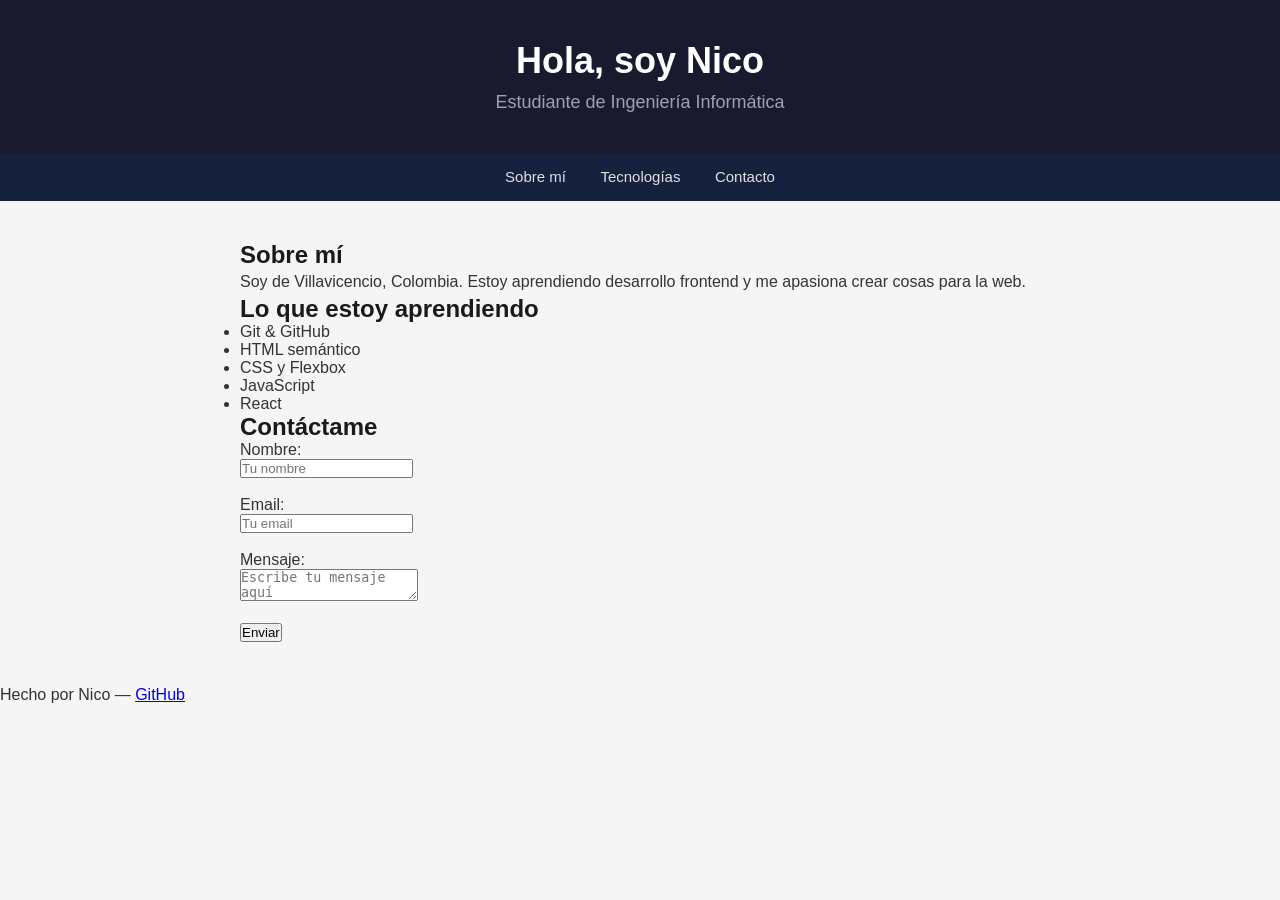
==== index.html @ f4ad13a1 "agrego estilos base, header y nav" ====
<!DOCTYPE html>
<html lang="es">
  <head>
    <meta charset="UTF-8">
    <meta name="Description" content="Página personal de Nico, estudiante de ingeniería informática aprendiendo frontend">
    <title>Nico - Desarrollador Frontend</title>
    <link rel="stylesheet" href="styles.css">
  </head>
  <body>

    <header>
      <h1>Hola, soy Nico</h1>
      <h2>Estudiante de Ingeniería Informática</h2>
    </header>

    <nav>
      <a href="#sobre-mi">Sobre mí</a>
      <a href="#tecnologias">Tecnologías</a>
      <a href="#contacto">Contacto</a>
    </nav>

    <main>

      <section id="sobre-mi">
        <h2>Sobre mí</h2>
        <p>Soy de Villavicencio, Colombia. Estoy aprendiendo 
        desarrollo frontend y me apasiona crear cosas para la web.</p>
      </section>

      <section id="tecnologias">
        <h2>Lo que estoy aprendiendo</h2>
        <ul>
          <li>Git & GitHub</li>
          <li>HTML semántico</li>
          <li>CSS y Flexbox</li>
          <li>JavaScript</li>
          <li>React</li>
        </ul>
      </section>

      <section id="contacto">
        <h2>Contáctame</h2>
        <form aria-label="Formulario de contacto">
          <label for="nombre">Nombre:</label><br>
          <input type="text" id="nombre" placeholder="Tu nombre"><br><br>
          <label for="email">Email:</label><br>
          <input type="email" id="email" placeholder="Tu email"><br><br>
          <label for="mensaje">Mensaje:</label><br>
          <textarea id="mensaje" placeholder="Escribe tu mensaje aquí"></textarea><br><br>
          <button type="submit">Enviar</button>
        </form>
      </section>

    </main>

    <footer>
      <p>Hecho por Nico — <a href="https://github.com/nicotapix">GitHub</a></p>
    </footer>

  </body>
</html>
---- styles.css ----
* {
  margin: 0;
  padding: 0;
  box-sizing: border-box;
}

body {
  font-family: Arial, sans-serif;
  font-size: 16px;
  color: #333333;
  background-color: #f5f5f5;
}

h1 {
  font-size: 36px;
  color: #1a1a1a;
}

h2 {
  font-size: 24px;
  color: #1a1a1a;
}

h3 {
  font-size: 20px;
  color: #1a1a1a;
}

p {
  line-height: 1.6;
}

header  {
    background-color: #1a1a2e;
    color: #ffffff;
    padding: 40px 20px;
    text-align: center;
}

header h1 {
    color: #ffffff;
    margin-bottom: 10px;
}

header h2 {
    color: #a0a0b0;
    font-size: 18px;
    font-weight: 400;
}

nav {
    background-color: #16213e;
    padding: 15px 20px;
    text-align: center;
}

nav a {
    color: #e0e0e0;
    text-decoration: none;
    margin: 0 15px;
    font-size: 15px;
}

main {
    max-width: 800px;
    margin: 40px auto;
    padding: o 20px;
}
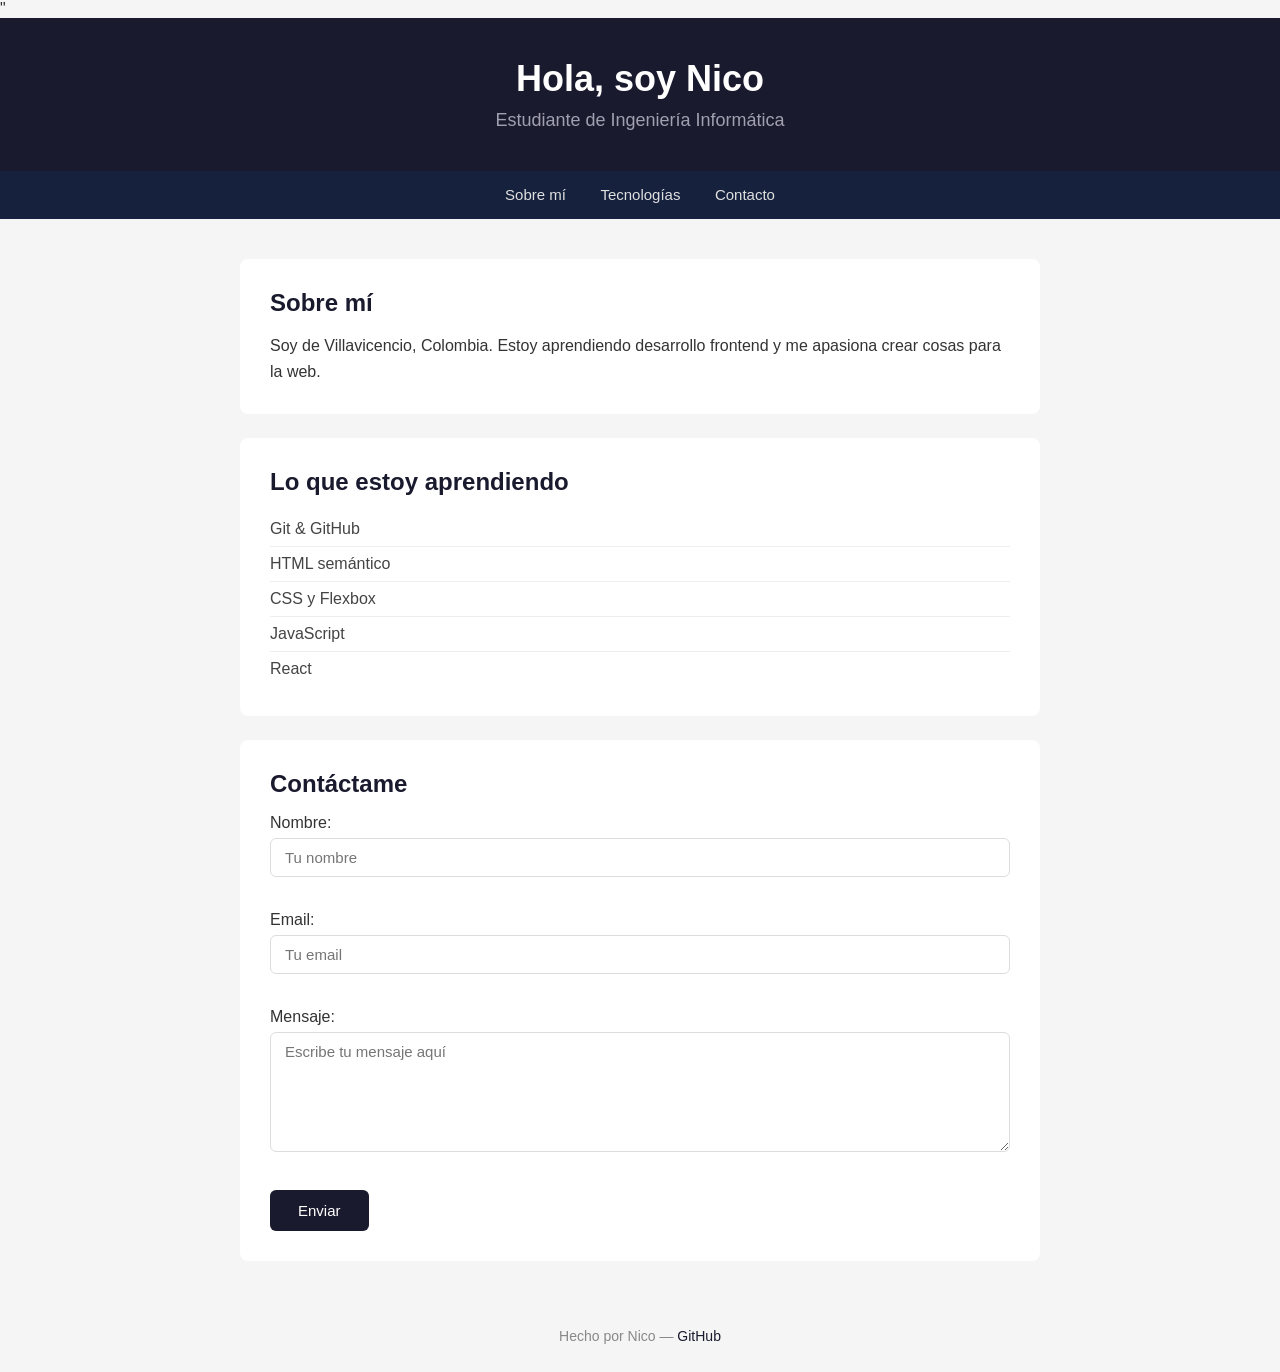
==== commit 46a05077: "agrego estilos a secciones, lista y formulario" ====
--- a/index.html
+++ b/index.html
@@ -4,6 +4,7 @@
     <meta charset="UTF-8">
     <meta name="Description" content="Página personal de Nico, estudiante de ingeniería informática aprendiendo frontend">
     <title>Nico - Desarrollador Frontend</title>
+    <link href="https//fonts.googleapis.com/css2?family=Inter:wght@400;500;700&display=swap" rel="stylesheet">"
     <link rel="stylesheet" href="styles.css">
   </head>
   <body>
--- a/styles.css
+++ b/styles.css
@@ -5,7 +5,7 @@
 }
 
 body {
-  font-family: Arial, sans-serif;
+  font-family: 'Inter', Arial, sans-serif;
   font-size: 16px;
   color: #333333;
   background-color: #f5f5f5;
@@ -66,3 +66,69 @@
     margin: 40px auto;
     padding: o 20px;
 }
+
+section {
+  background-color: #ffffff;
+  border-radius: 8px;
+  padding: 30px;
+  margin-bottom: 24px;
+}
+
+section h2 {
+  margin-bottom: 16px;
+  color: #1a1a2e;
+}
+
+ul {
+  list-style: none;
+  padding: 0;
+}
+
+ul li {
+  padding: 8px 0;
+  border-bottom: 1px solid #eeeeee;
+  color: #444444;
+}
+
+ul li:last-child {
+  border-bottom: none;
+}
+
+input, textarea {
+  width: 100%;
+  padding: 10px 14px;
+  margin-top: 6px;
+  margin-bottom: 16px;
+  border: 1px solid #dddddd;
+  border-radius: 6px;
+  font-family: 'Inter', Arial, sans-serif;
+  font-size: 15px;
+  color: #333333;
+}
+
+textarea {
+  height: 120px;
+  resize: vertical;
+}
+
+button {
+  background-color: #1a1a2e;
+  color: #ffffff;
+  border: none;
+  padding: 12px 28px;
+  border-radius: 6px;
+  font-size: 15px;
+  cursor: pointer;
+}
+
+footer {
+  text-align: center;
+  padding: 24px;
+  color: #888888;
+  font-size: 14px;
+}
+
+footer a {
+  color: #1a1a2e;
+  text-decoration: none;
+}
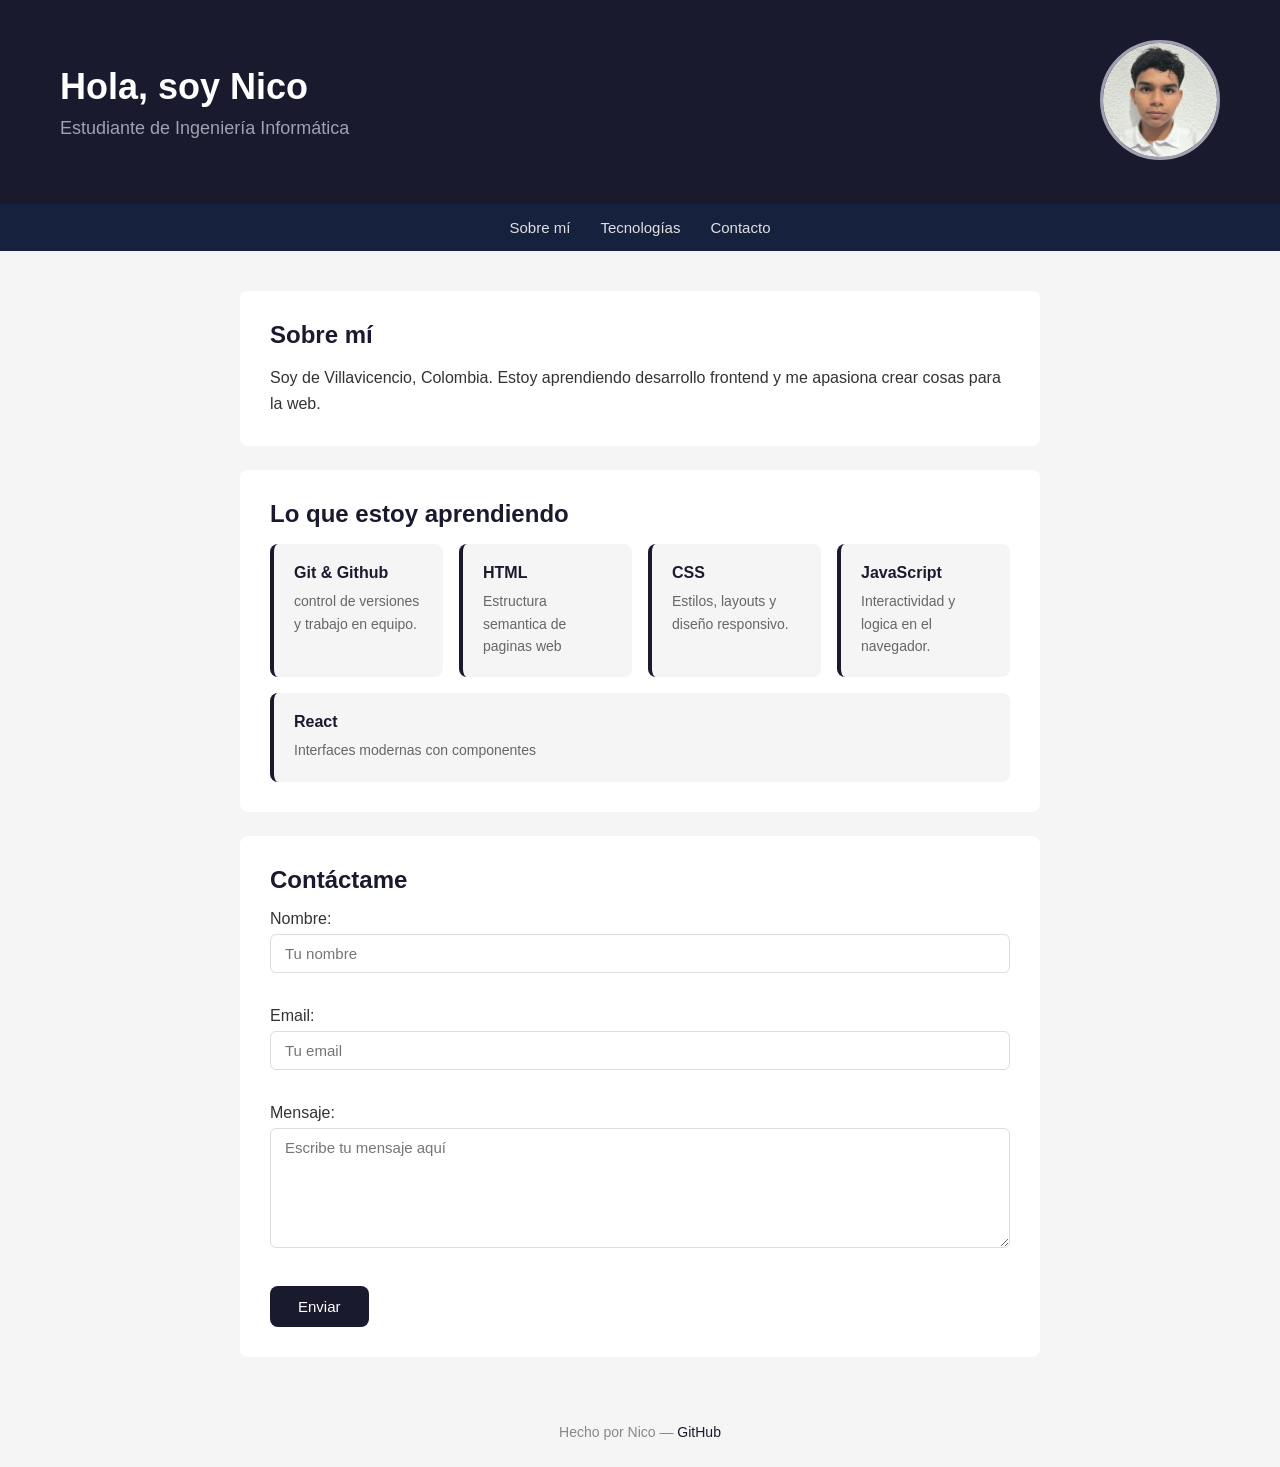
==== commit 5dd55f63: "agrego cards con flexbox" ====
--- a/index.html
+++ b/index.html
@@ -3,15 +3,19 @@
   <head>
     <meta charset="UTF-8">
     <meta name="Description" content="Página personal de Nico, estudiante de ingeniería informática aprendiendo frontend">
-    <title>Nico - Desarrollador Frontend</title>
-    <link href="https//fonts.googleapis.com/css2?family=Inter:wght@400;500;700&display=swap" rel="stylesheet">"
+    <title>Nico - Portafolio</title>
+    <link href="https//fonts.googleapis.com/css2?family=Inter:wght@400;500;700&display=swap" rel="stylesheet">
     <link rel="stylesheet" href="styles.css">
   </head>
   <body>
-
     <header>
+    <div class="header.texto">
       <h1>Hola, soy Nico</h1>
       <h2>Estudiante de Ingeniería Informática</h2>
+      </div>
+      <div class="header-imagen">
+        <img src = "imagenes/Nico.jpg" alt="Foto de perfil de Nicx">
+      </div>
     </header>
 
     <nav>
@@ -27,16 +31,30 @@
         <p>Soy de Villavicencio, Colombia. Estoy aprendiendo 
         desarrollo frontend y me apasiona crear cosas para la web.</p>
       </section>
-
       <section id="tecnologias">
         <h2>Lo que estoy aprendiendo</h2>
-        <ul>
-          <li>Git & GitHub</li>
-          <li>HTML semántico</li>
-          <li>CSS y Flexbox</li>
-          <li>JavaScript</li>
-          <li>React</li>
-        </ul>
+        <div class="cards-container">
+        <div class="card">
+          <h3>Git & Github</h3>
+          <p>control de versiones y trabajo en equipo.</p>
+        </div>
+        <div class="card">
+        <h3>HTML</h3>
+        <p>Estructura semantica de paginas web</p>  
+        </div>
+        <div class="card">
+          <h3>CSS</h3>
+          <p>Estilos, layouts y diseño responsivo.</p>
+        </div>
+        <div class="card">
+          <h3>JavaScript</h3>
+          <p>Interactividad y logica en el navegador.</p>
+        </div>
+        <div class="card">
+          <h3>React</h3>
+          <p>Interfaces modernas con componentes</p>
+          </div>
+        </div>
       </section>
 
       <section id="contacto">
--- a/styles.css
+++ b/styles.css
@@ -1,7 +1,25 @@
+:root {
+  --color-primary: #1a1a2e;
+  --color-secondary: #16213e;
+  --color-accent: #0f3460;
+  --color-background: #f5f5f5;
+  --color-white: #ffffff;
+  --color-text: #333333;
+  --color-text-muted: #888888;
+  --color-border: #dddddd;
+  --font-main: 'Inter', Arial, sans-serif;
+  --border-radius: 8px;
+}
+
 * {
   margin: 0;
   padding: 0;
   box-sizing: border-box;
+}
+
+html, body {
+  margin: 0;
+  padding: 0;
 }
 
 body {
@@ -31,14 +49,17 @@
 }
 
 header  {
-    background-color: #1a1a2e;
-    color: #ffffff;
-    padding: 40px 20px;
-    text-align: center;
+    background-color: var(--color-primary);
+    color: var(--color-white);
+    padding: 40px 60px;
+    display: flex;
+    flex-direction: row;
+    justify-content: space-between;
+    align-items: center;
 }
 
 header h1 {
-    color: #ffffff;
+    color: var(--color-white);
     margin-bottom: 10px;
 }
 
@@ -48,16 +69,28 @@
     font-weight: 400;
 }
 
+.header-imagen img {
+  width: 120px;
+  height: 120px;
+  border-radius: 50%;
+  border: 3px solid #a0a0b0;
+  object-fit: cover;
+}
+
 nav {
-    background-color: #16213e;
+    background-color: var(--color-secondary);
     padding: 15px 20px;
-    text-align: center;
+    position: sticky;
+    top: 0;
+    z-index: 100;
+    display: flex;
+    justify-content: center;
+    gap: 30px;
 }
 
 nav a {
     color: #e0e0e0;
     text-decoration: none;
-    margin: 0 15px;
     font-size: 15px;
 }
 
@@ -112,11 +145,11 @@
 }
 
 button {
-  background-color: #1a1a2e;
-  color: #ffffff;
+  background-color:var(--color-primary);
+  color: var(--color-white);
   border: none;
   padding: 12px 28px;
-  border-radius: 6px;
+  border-radius: var(--border-radius);
   font-size: 15px;
   cursor: pointer;
 }
@@ -131,4 +164,48 @@
 footer a {
   color: #1a1a2e;
   text-decoration: none;
+}
+
+nav a:hover{
+  color: #ffffff;
+  border-bottom: 2px solid #ffffff;
+  padding-bottom: 4px;
+  transition: all 0.3s ease;
+}
+
+button:hover {
+  background-color: var(--color-accent);
+  transition: background-color 0.3s ease;
+  transform: translate(-2px);
+}
+
+footer a:hover{
+  color: #0f3460;
+  transition: color 0.3s ease;
+}
+
+.cards-container {
+  display: flex;
+  flex-wrap: wrap;
+  gap: 16px;
+  margin-top: 16px;
+}
+
+.card {
+  background-color: var(--color-background);
+  border-radius: var(--border-radius);
+  padding: 20px;
+  flex: 1 1 150px;
+  border-left: 4px solid var(--color-primary);
+}
+
+.card h3 {
+  margin-bottom: 8px;
+  color: var(--color-primary);
+  font-size: 16px;
+}
+
+.card p {
+  font-size: 14px;
+  color: #666666;
 }
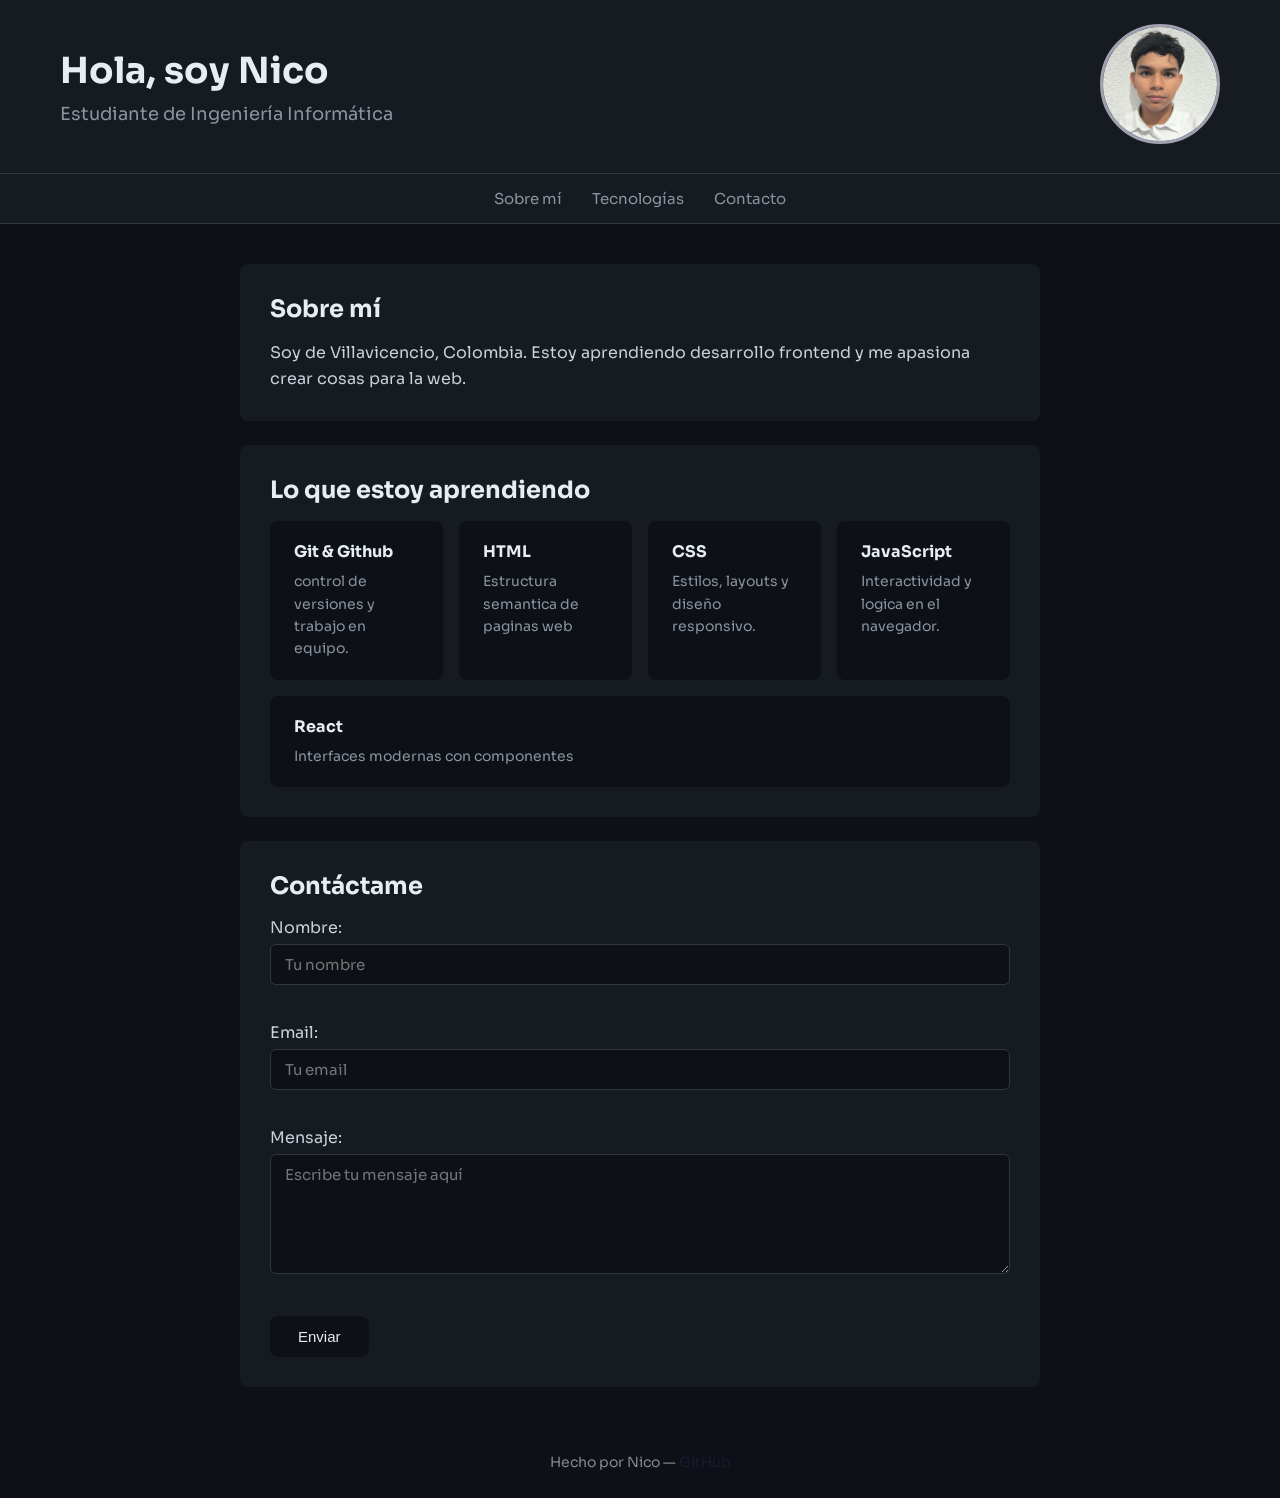
==== commit 56008194: "cambios de diseño en la pagina" ====
--- a/index.html
+++ b/index.html
@@ -4,7 +4,7 @@
     <meta charset="UTF-8">
     <meta name="Description" content="Página personal de Nico, estudiante de ingeniería informática aprendiendo frontend">
     <title>Nico - Portafolio</title>
-    <link href="https//fonts.googleapis.com/css2?family=Inter:wght@400;500;700&display=swap" rel="stylesheet">
+    <link href="https://fonts.googleapis.com/css2?family=Sora:wght@300;400;500;600&display=swap" rel="stylesheet">
     <link rel="stylesheet" href="styles.css">
   </head>
   <body>
--- a/styles.css
+++ b/styles.css
@@ -1,13 +1,15 @@
 :root {
-  --color-primary: #1a1a2e;
-  --color-secondary: #16213e;
-  --color-accent: #0f3460;
-  --color-background: #f5f5f5;
-  --color-white: #ffffff;
-  --color-text: #333333;
-  --color-text-muted: #888888;
-  --color-border: #dddddd;
-  --font-main: 'Inter', Arial, sans-serif;
+  --color-primary: #0d1117;
+  --color-secondary: #161b22;
+  --color-accent: #7c3aed;
+  --color-accent-hover: #6d28d9;
+  --color-background: #0d1117;
+  --color-card: #161b22;
+  --color-white: #e6edf3;
+  --color-text: #c9d1d9;
+  --color-text-muted: #8b949e;
+  --color-border: #30363d;
+  --font-main: 'Sora', sans-serif;
   --border-radius: 8px;
 }
 
@@ -23,10 +25,10 @@
 }
 
 body {
-  font-family: 'Inter', Arial, sans-serif;
+  font-family: var(--font-main);
   font-size: 16px;
-  color: #333333;
-  background-color: #f5f5f5;
+  color: var(--color-text);
+  background-color: var(--color-background);
 }
 
 h1 {
@@ -49,13 +51,14 @@
 }
 
 header  {
-    background-color: var(--color-primary);
+    background-color: #161b22;
     color: var(--color-white);
-    padding: 40px 60px;
+    padding: 24px 60px;
     display: flex;
     flex-direction: row;
     justify-content: space-between;
     align-items: center;
+    border-bottom: 1px solid var(--color-border);
 }
 
 header h1 {
@@ -64,7 +67,7 @@
 }
 
 header h2 {
-    color: #a0a0b0;
+    color: var(--color-text-muted);
     font-size: 18px;
     font-weight: 400;
 }
@@ -78,7 +81,7 @@
 }
 
 nav {
-    background-color: var(--color-secondary);
+    background-color: #161b22;
     padding: 15px 20px;
     position: sticky;
     top: 0;
@@ -86,12 +89,14 @@
     display: flex;
     justify-content: center;
     gap: 30px;
+    border-bottom: 1px solid var(--color-border);
 }
 
 nav a {
-    color: #e0e0e0;
+    color: var(--color-text-muted);
     text-decoration: none;
     font-size: 15px;
+    transition: color 0.3s ease;
 }
 
 main {
@@ -101,15 +106,15 @@
 }
 
 section {
-  background-color: #ffffff;
-  border-radius: 8px;
+  background-color: var(--color-card);
+  border-radius: var(--border-radius);
   padding: 30px;
   margin-bottom: 24px;
 }
 
 section h2 {
   margin-bottom: 16px;
-  color: #1a1a2e;
+  color: var(--color-white);
 }
 
 ul {
@@ -132,13 +137,22 @@
   padding: 10px 14px;
   margin-top: 6px;
   margin-bottom: 16px;
-  border: 1px solid #dddddd;
+  border: 1px solid var(--color-border);
   border-radius: 6px;
-  font-family: 'Inter', Arial, sans-serif;
+  font-family: var(--font-main);
   font-size: 15px;
-  color: #333333;
-}
-
+  color: var(--color-text);
+  background-color: #0d1117;
+}
+
+input:: ::placeholder, textarea::placeholder {
+  color: var(--color-text-muted);
+}
+
+input:focus, textarea:focus {
+  outline: none;
+  border-color: var(--color-accent);
+}
 textarea {
   height: 120px;
   resize: vertical;
@@ -167,10 +181,7 @@
 }
 
 nav a:hover{
-  color: #ffffff;
-  border-bottom: 2px solid #ffffff;
-  padding-bottom: 4px;
-  transition: all 0.3s ease;
+  transform: translate(-4px);
 }
 
 button:hover {
@@ -201,11 +212,15 @@
 
 .card h3 {
   margin-bottom: 8px;
-  color: var(--color-primary);
+  color: var(--color-white);
   font-size: 16px;
 }
 
 .card p {
   font-size: 14px;
-  color: #666666;
+  color: var(--color-text-muted);
+}
+
+html {
+  scroll-padding-top: 70px;
 }
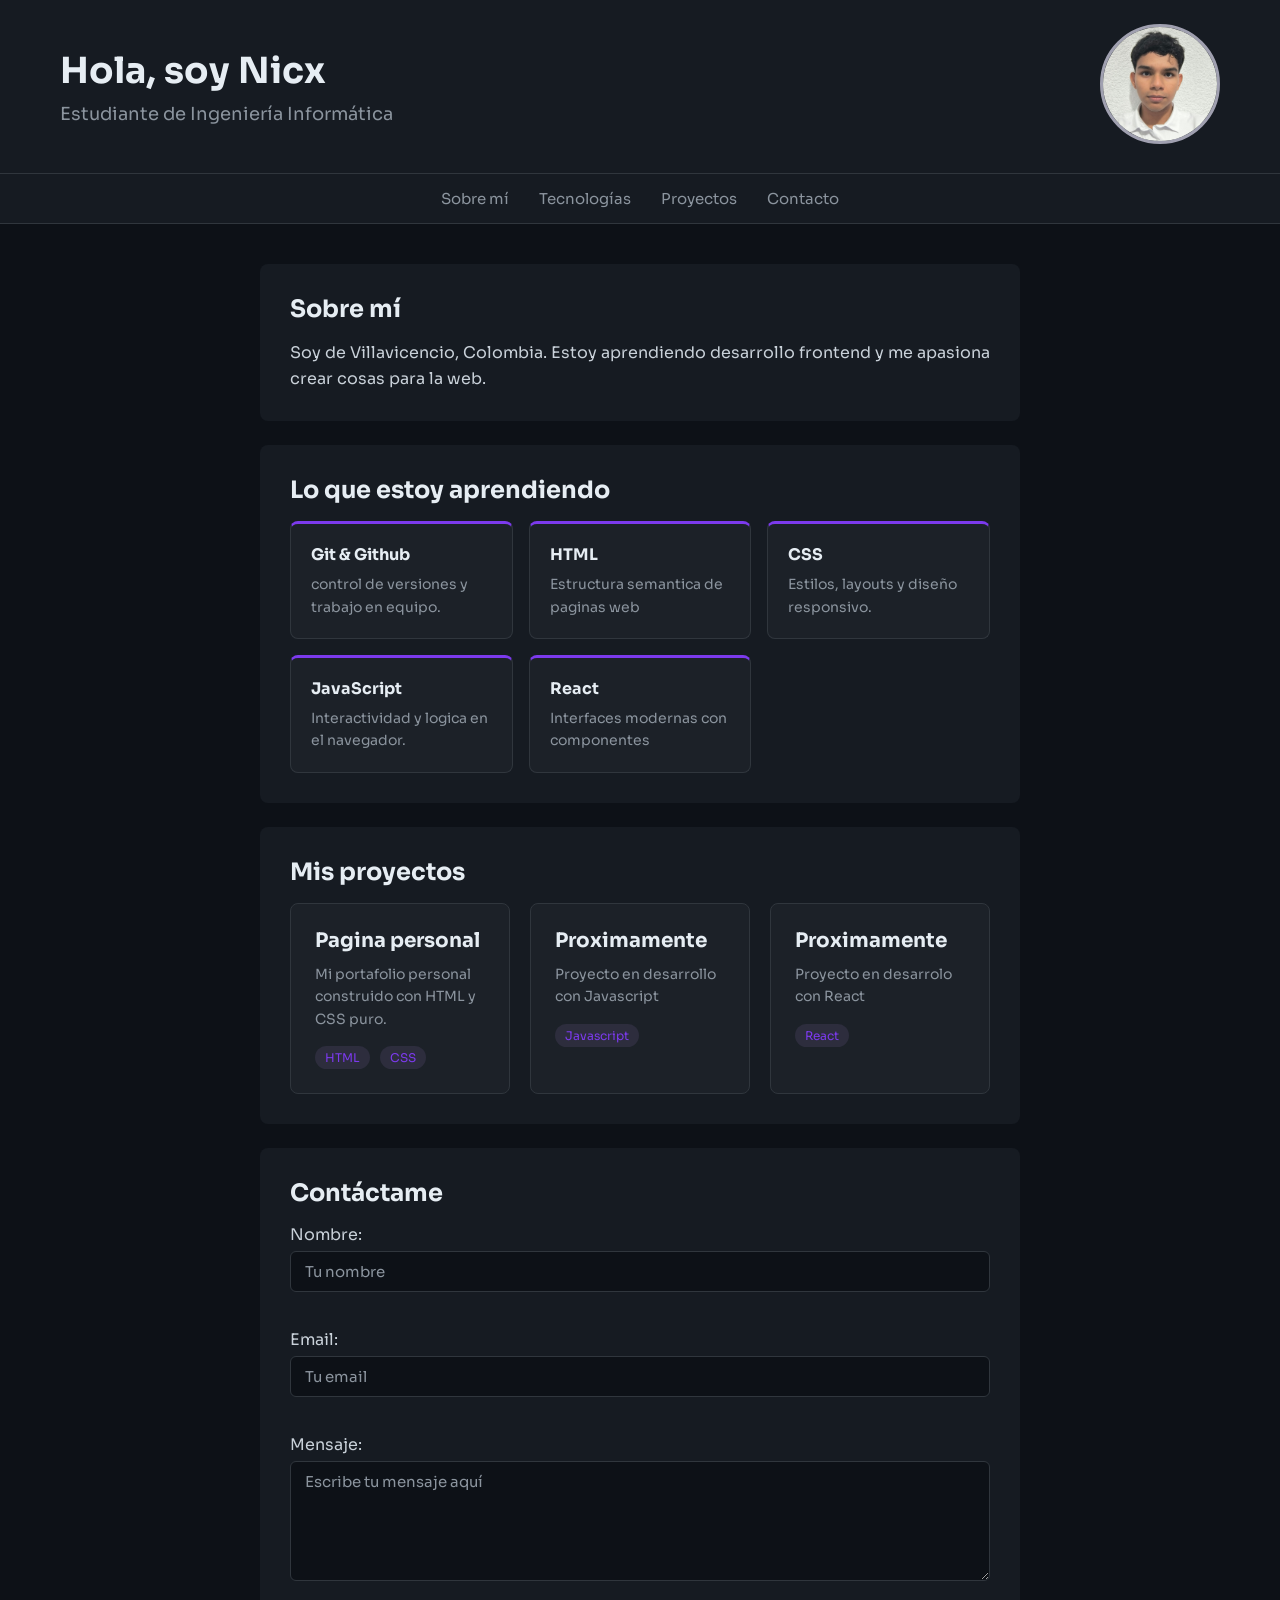
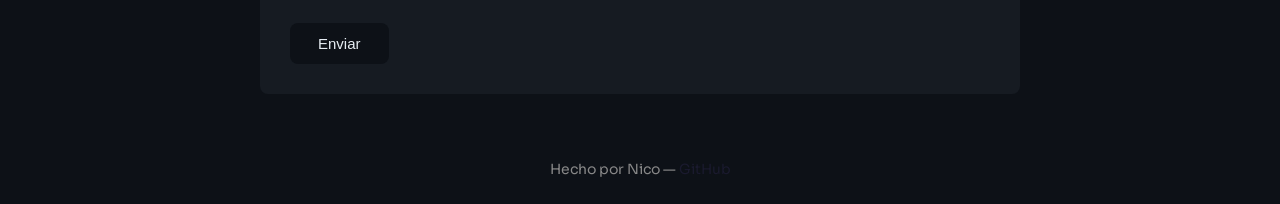
==== commit 68e06e30: "cambio cards de tecnologias a CSS grid" ====
--- a/index.html
+++ b/index.html
@@ -4,13 +4,14 @@
     <meta charset="UTF-8">
     <meta name="Description" content="Página personal de Nico, estudiante de ingeniería informática aprendiendo frontend">
     <title>Nico - Portafolio</title>
+    <link rel="icon" type="image.png" href = "imagenes/Icon.png">
     <link href="https://fonts.googleapis.com/css2?family=Sora:wght@300;400;500;600&display=swap" rel="stylesheet">
     <link rel="stylesheet" href="styles.css">
   </head>
   <body>
     <header>
     <div class="header.texto">
-      <h1>Hola, soy Nico</h1>
+      <h1>Hola, soy Nicx</h1>
       <h2>Estudiante de Ingeniería Informática</h2>
       </div>
       <div class="header-imagen">
@@ -21,6 +22,7 @@
     <nav>
       <a href="#sobre-mi">Sobre mí</a>
       <a href="#tecnologias">Tecnologías</a>
+      <a href="#proyectos">Proyectos</a>
       <a href="#contacto">Contacto</a>
     </nav>
 
@@ -57,6 +59,28 @@
         </div>
       </section>
 
+      <section id="proyectos">
+        <h2>Mis proyectos</h2>
+        <div class="grid-proyectos">
+          <div class="proyecto-card">
+            <h3>Pagina personal</h3>
+            <p>Mi portafolio personal construido con HTML y CSS puro.</p>
+            <span class="tag">HTML</span>
+            <span class="tag">CSS</span>
+          </div>
+          <div class="proyecto-card">
+            <h3>Proximamente</h3>
+            <p>Proyecto en desarrollo con Javascript</p>
+            <span class="tag">Javascript</span>
+          </div>
+          <div class="proyecto-card">
+            <h3>Proximamente</h3>
+            <p>Proyecto en desarrolo con React</p>
+            <span class="tag">React</span>
+          </div>
+        </div>
+      </section>
+
       <section id="contacto">
         <h2>Contáctame</h2>
         <form aria-label="Formulario de contacto">
@@ -73,7 +97,8 @@
     </main>
 
     <footer>
-      <p>Hecho por Nico — <a href="https://github.com/nicotapix">GitHub</a></p>
+      <p>Hecho por Nico — <a href="https://github.com/nicotapix" target="_blank"
+      rel="noreferrer">GitHub</a></p>
     </footer>
 
   </body>
--- a/styles.css
+++ b/styles.css
@@ -102,7 +102,7 @@
 main {
     max-width: 800px;
     margin: 40px auto;
-    padding: o 20px;
+    padding: 0 20px;
 }
 
 section {
@@ -145,7 +145,7 @@
   background-color: #0d1117;
 }
 
-input:: ::placeholder, textarea::placeholder {
+input::placeholder, textarea::placeholder {
   color: var(--color-text-muted);
 }
 
@@ -181,13 +181,16 @@
 }
 
 nav a:hover{
-  transform: translate(-4px);
+  color: var(--color-white);
+  border-bottom: 2px solid var(--color-accent);
+  padding-bottom: 4px;
+  transition: all 0.3s ease;
 }
 
 button:hover {
   background-color: var(--color-accent);
   transition: background-color 0.3s ease;
-  transform: translate(-2px);
+  transform: translateY(-2px);
 }
 
 footer a:hover{
@@ -196,20 +199,24 @@
 }
 
 .cards-container {
-  display: flex;
-  flex-wrap: wrap;
+  display: grid;
+  grid-template-columns: repeat(3, 1fr);
   gap: 16px;
   margin-top: 16px;
 }
 
 .card {
-  background-color: var(--color-background);
+  background-color: #1c2128;
   border-radius: var(--border-radius);
   padding: 20px;
-  flex: 1 1 150px;
-  border-left: 4px solid var(--color-primary);
-}
-
+  border: 1px solid var(--color-border);
+  border-top: 3px solid var(--color-accent);
+  transition: transform 0.3s ease;
+}
+
+.card:hover {
+  transform: translateY(-4px);
+}
 .card h3 {
   margin-bottom: 8px;
   color: var(--color-white);
@@ -223,4 +230,45 @@
 
 html {
   scroll-padding-top: 70px;
+}
+
+.grid-proyectos {
+  display: grid;
+  grid-template-columns: repeat(3, 1fr);
+  gap: 20px;
+  margin-top: 16px;
+}
+
+.proyecto-card {
+  background-color: #1c2128;
+  border: 1px solid var(--color-border);
+  border-radius: var(--border-radius);
+  padding: 24px;
+  transition: transform 0.3s ease;
+}
+
+.proyecto-card:hover {
+  transform: translateY(-4px);
+  border-color: var(--color-accent);
+}
+
+.proyecto-card h3 {
+  color: var(--color-white);
+  margin-bottom: 10px;
+}
+
+.proyecto-card p {
+  color: var(--color-text-muted);
+  font-size: 14px;
+  margin-bottom: 16px;
+}
+
+.tag {
+  display: inline-block;
+  background-color: #2d2d3d;
+  color: var(--color-accent);
+  font-size:  12px;
+  padding: 4px 10px;
+  border-radius: 20px;
+  margin-right: 6px;
 }
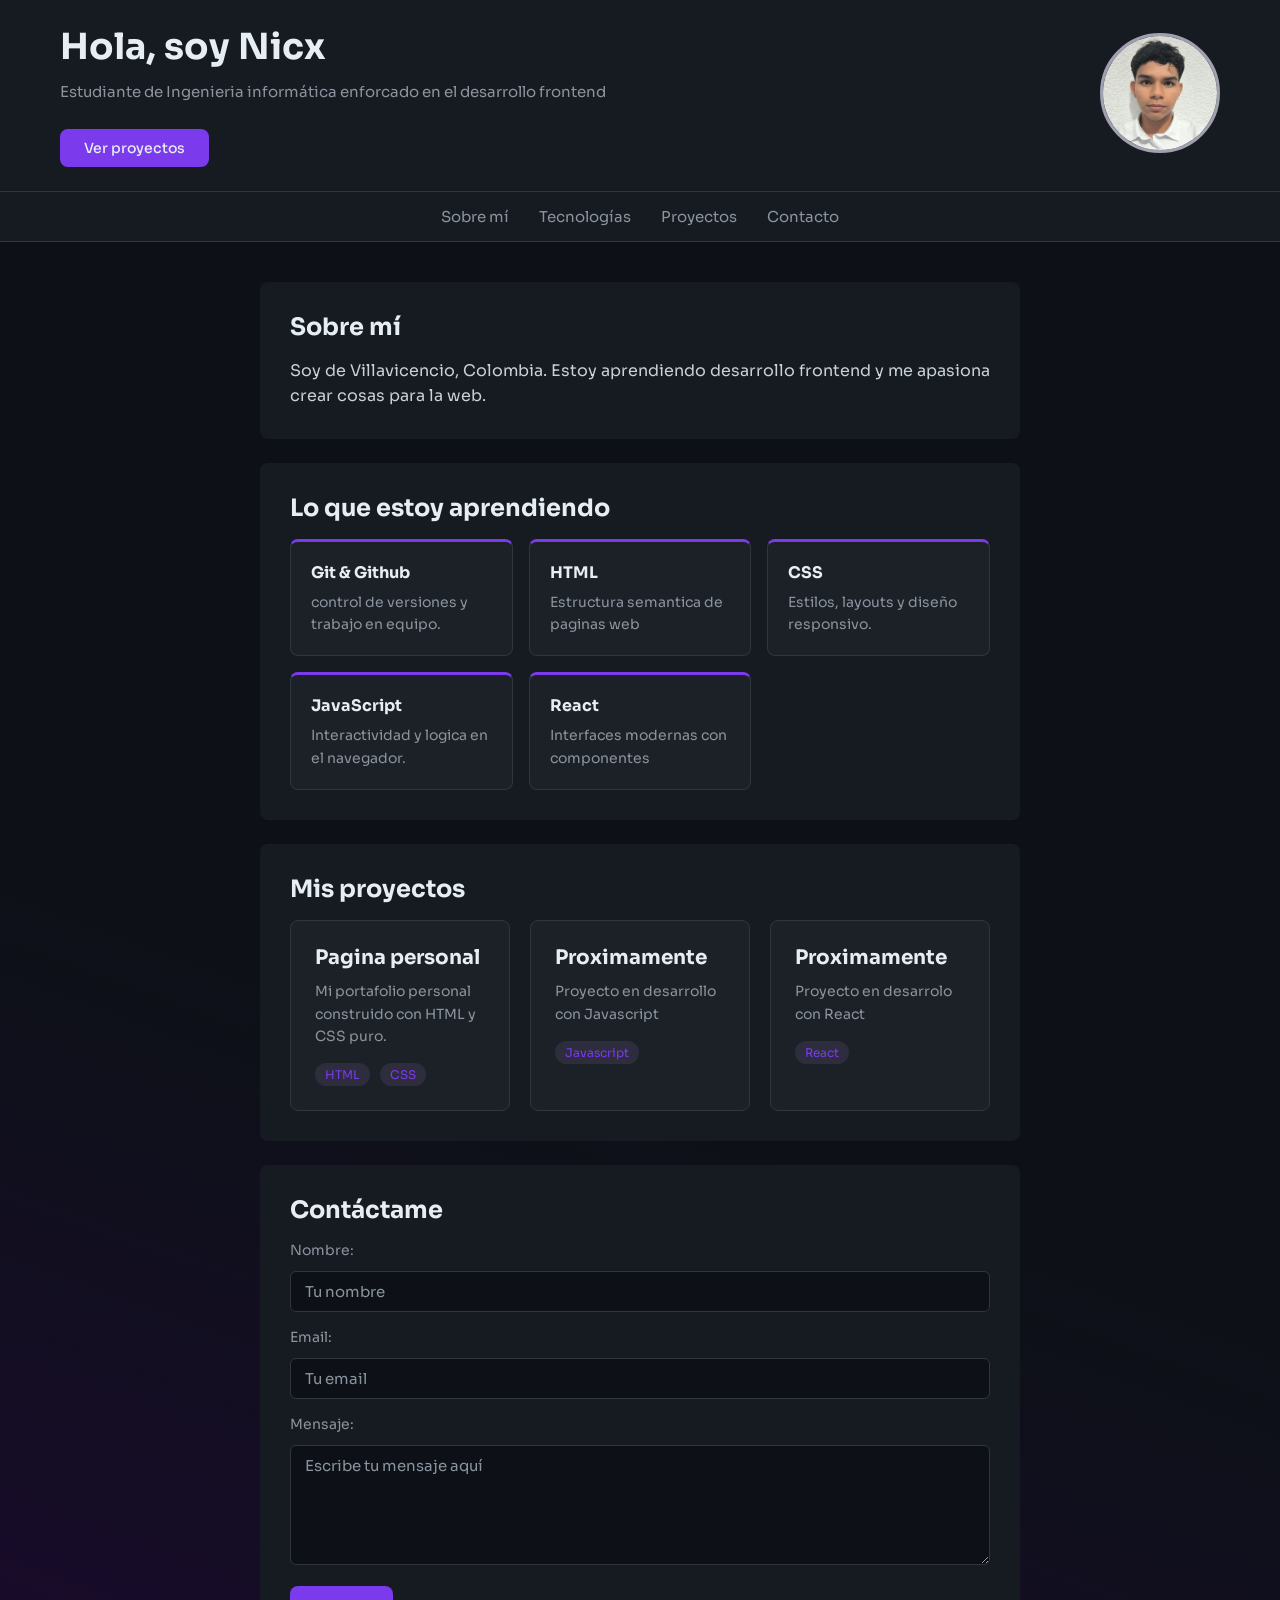
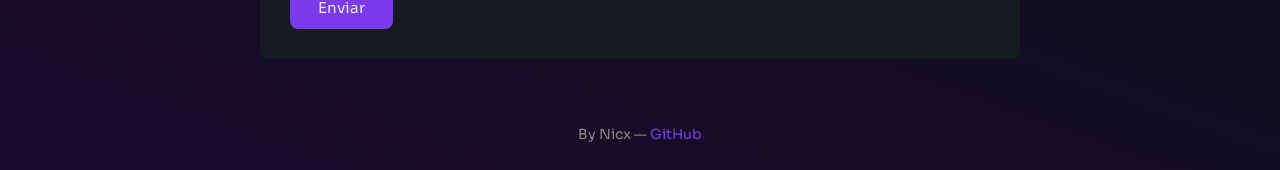
==== commit 9367cad0: "pulido general dark mode, formulario y estilos" ====
--- a/index.html
+++ b/index.html
@@ -10,9 +10,12 @@
   </head>
   <body>
     <header>
-    <div class="header.texto">
+    <div class="header-texto">
       <h1>Hola, soy Nicx</h1>
-      <h2>Estudiante de Ingeniería Informática</h2>
+      <p class="header-desc">Estudiante de Ingenieria informática enforcado en el desarrollo frontend</p>
+      <div class="header-botones">
+      <a href="#proyectos" class="btn-primary">Ver proyectos</a>
+       </div>
       </div>
       <div class="header-imagen">
         <img src = "imagenes/Nico.jpg" alt="Foto de perfil de Nicx">
@@ -84,12 +87,12 @@
       <section id="contacto">
         <h2>Contáctame</h2>
         <form aria-label="Formulario de contacto">
-          <label for="nombre">Nombre:</label><br>
-          <input type="text" id="nombre" placeholder="Tu nombre"><br><br>
-          <label for="email">Email:</label><br>
-          <input type="email" id="email" placeholder="Tu email"><br><br>
-          <label for="mensaje">Mensaje:</label><br>
-          <textarea id="mensaje" placeholder="Escribe tu mensaje aquí"></textarea><br><br>
+          <label for="nombre">Nombre:</label>
+          <input type="text" id="nombre" placeholder="Tu nombre">
+          <label for="email">Email:</label>
+          <input type="email" id="email" placeholder="Tu email">
+          <label for="mensaje">Mensaje:</label>
+          <textarea id="mensaje" placeholder="Escribe tu mensaje aquí"></textarea>
           <button type="submit">Enviar</button>
         </form>
       </section>
@@ -97,7 +100,7 @@
     </main>
 
     <footer>
-      <p>Hecho por Nico — <a href="https://github.com/nicotapix" target="_blank"
+      <p>By Nicx — <a href="https://github.com/nicotapix" target="_blank"
       rel="noreferrer">GitHub</a></p>
     </footer>
 
--- a/styles.css
+++ b/styles.css
@@ -28,26 +28,34 @@
   font-family: var(--font-main);
   font-size: 16px;
   color: var(--color-text);
-  background-color: var(--color-background);
+  background: linear-gradient(200deg, #0d1117 0%, #0d1117 60%, #1a0a2e 100%);
+  min-height: 100vh;
 }
 
 h1 {
   font-size: 36px;
-  color: #1a1a1a;
+  color: var(--color-white);
 }
 
 h2 {
   font-size: 24px;
-  color: #1a1a1a;
+  color: var(--color-white);
 }
 
 h3 {
   font-size: 20px;
-  color: #1a1a1a;
+  color: var(--color-white);
 }
 
 p {
   line-height: 1.6;
+}
+
+form label {
+  display: block;
+  color: var(--color-text-muted);
+  font-size: 14px;
+  margin-bottom: 6px;
 }
 
 header  {
@@ -159,13 +167,14 @@
 }
 
 button {
-  background-color:var(--color-primary);
+  background-color: var(--color-accent);
   color: var(--color-white);
   border: none;
   padding: 12px 28px;
   border-radius: var(--border-radius);
   font-size: 15px;
   cursor: pointer;
+  font-family: var(--font-main);
 }
 
 footer {
@@ -176,7 +185,7 @@
 }
 
 footer a {
-  color: #1a1a2e;
+  color: var(--color-accent);
   text-decoration: none;
 }
 
@@ -271,4 +280,100 @@
   padding: 4px 10px;
   border-radius: 20px;
   margin-right: 6px;
+}
+
+.header-tag {
+  display: inline-block;
+  background-color: #1a0a2e;
+  color: var(--color-accent);
+  font-size: 13px;
+  padding: 4px 12px;
+  border-radius: 20px;
+  border: 1px solid var(--color-accent);
+  margin-bottom: 16px;
+}
+
+.header-desc {
+  color: var(--color-text-muted);
+  font-size: 15px;
+  margin-top: 8px;
+  margin-bottom: 24px;
+  max-width: 600px;
+  line-height: 1.7;
+}
+
+.header-botones {
+  display: flex;
+  gap: 12px;
+}
+
+.btn-primary {
+  background-color: var(--color-accent);
+  color: var(--color-white);
+  padding: 10px 24px;
+  border-radius: var(--border-radius);
+  text-decoration: none;
+  font-size: 14px;
+  font-weight: 500;
+  transition: background-color 0.3s ease, transform 0.3s ease;
+}
+
+.btn-primary:hover {
+  background-color: var(--color-accent-hover);
+  transform: translateY(-2px);
+}
+
+/* Tablet — menos de 768px */
+@media (max-width: 768px) {
+  header {
+    padding: 20px 24px;
+  }
+
+  .header-imagen img {
+    width: 80px;
+    height: 80px;
+  }
+
+  main {
+    max-width: 900px;
+    margin: 40px auto;
+    padding: 0 16px;
+  }
+
+  .cards-container {
+    grid-template-columns: repeat(2, 1fr);
+  }
+
+  .grid-proyectos {
+    grid-template-columns: repeat(2, 1fr);
+  }
+}
+
+/* Móvil — menos de 480px */
+@media (max-width: 480px) {
+  h1 {
+    font-size: 24px;
+  }
+
+  header {
+    padding: 16px;
+    flex-direction: column;
+    text-align: center;
+    gap: 16px;
+  }
+
+  nav {
+    gap: 16px;
+    font-size: 13px;
+    flex-wrap: wrap;
+    padding: 12px 16px;
+  }
+
+  .cards-container {
+    grid-template-columns: 1fr;
+  }
+
+  .grid-proyectos {
+    grid-template-columns: 1fr;
+  }
 }
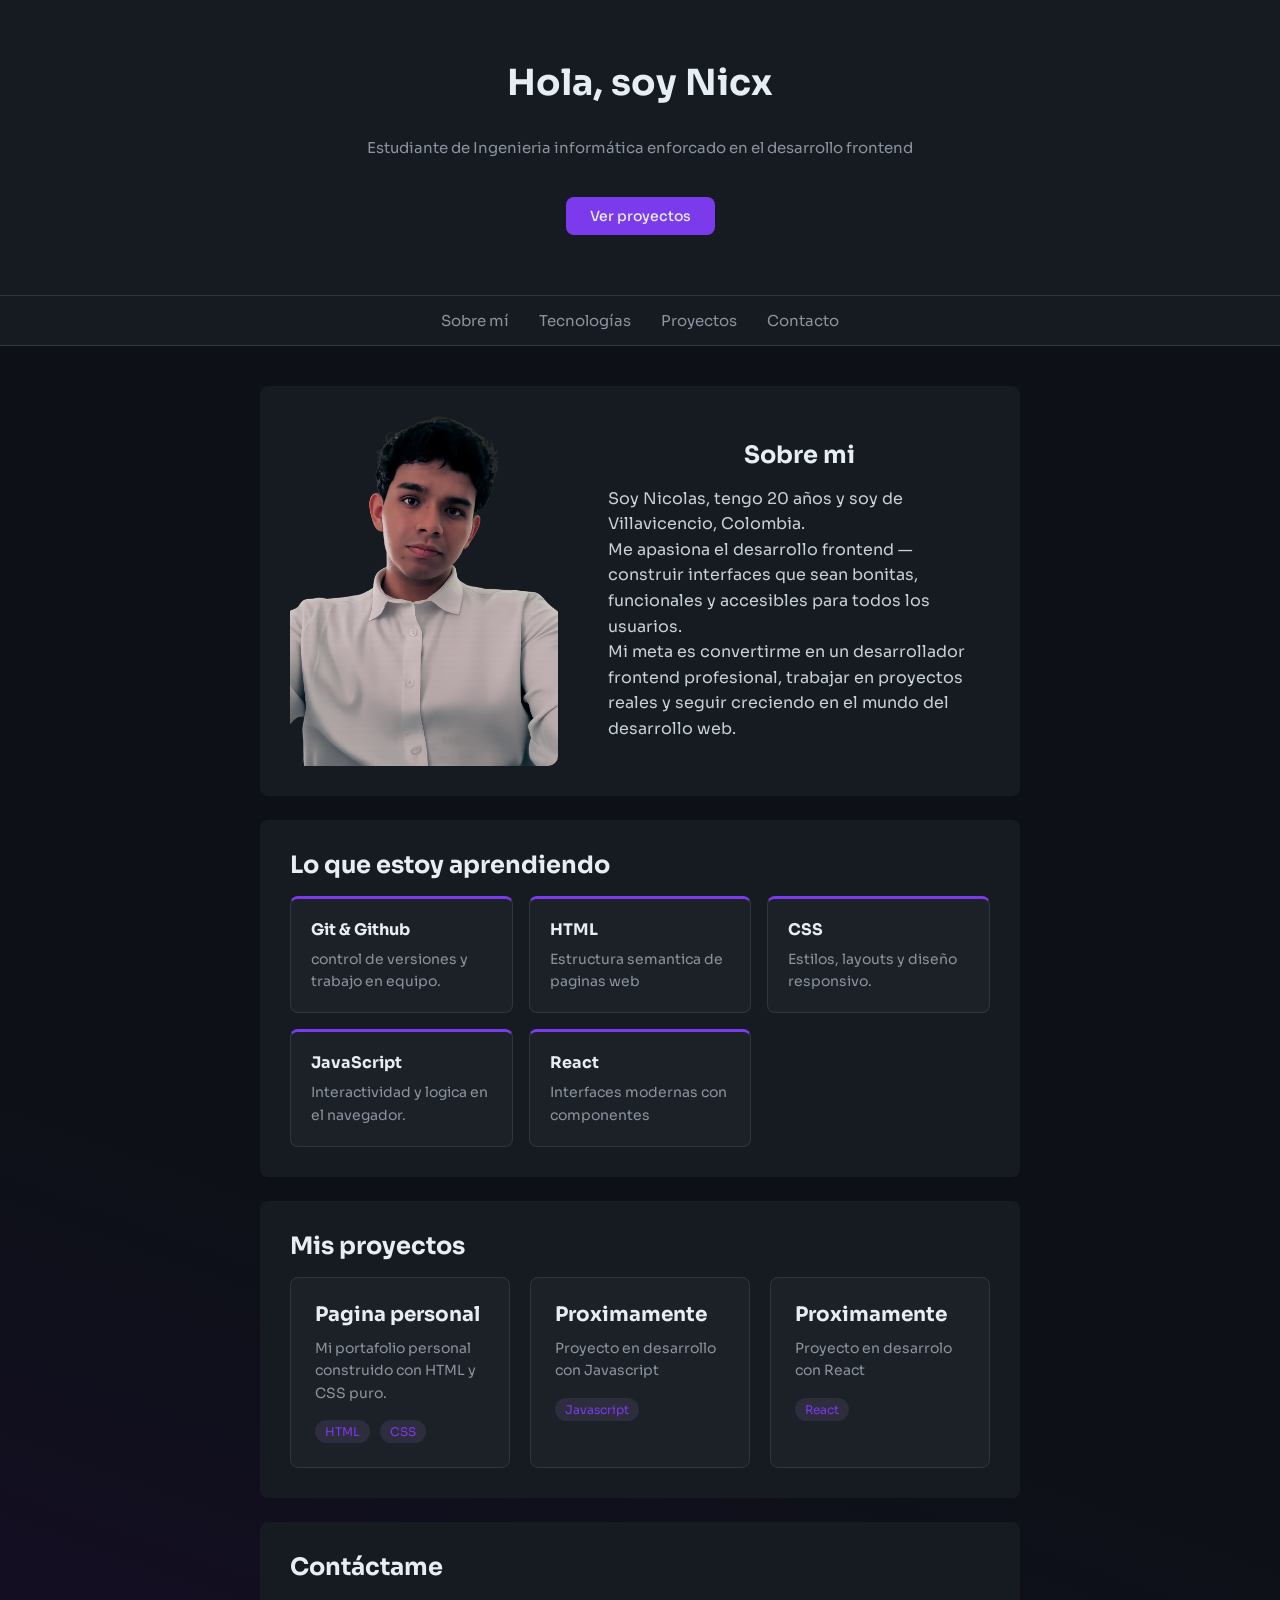
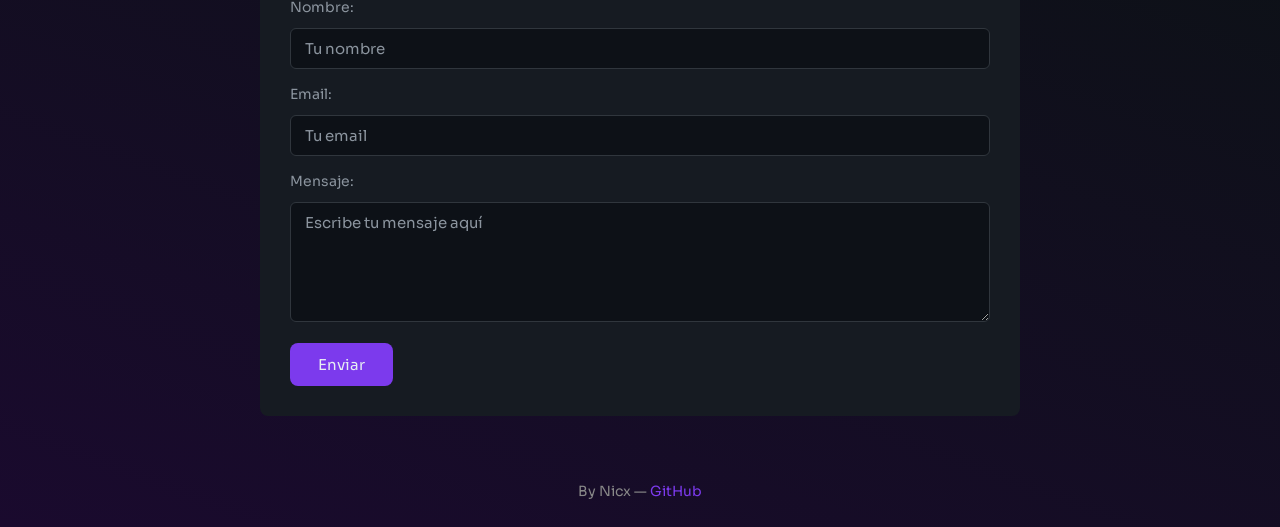
==== commit 3b5af413: "mejoro seccion sobre mi con foto y texto" ====
--- a/index.html
+++ b/index.html
@@ -11,14 +11,11 @@
   <body>
     <header>
     <div class="header-texto">
-      <h1>Hola, soy Nicx</h1>
+      <h1> Hola, soy Nicx</h1>
       <p class="header-desc">Estudiante de Ingenieria informática enforcado en el desarrollo frontend</p>
       <div class="header-botones">
       <a href="#proyectos" class="btn-primary">Ver proyectos</a>
        </div>
-      </div>
-      <div class="header-imagen">
-        <img src = "imagenes/Nico.jpg" alt="Foto de perfil de Nicx">
       </div>
     </header>
 
@@ -30,11 +27,16 @@
     </nav>
 
     <main>
-
       <section id="sobre-mi">
-        <h2>Sobre mí</h2>
-        <p>Soy de Villavicencio, Colombia. Estoy aprendiendo 
-        desarrollo frontend y me apasiona crear cosas para la web.</p>
+        <div class="sobre-mi-container">
+          <img src="imagenes/Nicoficial2.png" alt="Foto de perfil de Nicx" class="sobre-mi-img">
+          <div class="sobre-mi-texto">
+            <h2>Sobre mi</h2>
+            <p>Soy Nicolas, tengo 20 años y soy de Villavicencio, Colombia.</p>
+            <p>Me apasiona el desarrollo frontend — construir interfaces que sean bonitas, funcionales y accesibles para todos los usuarios.</p>
+            <p>Mi meta es convertirme en un desarrollador frontend profesional, trabajar en proyectos reales y seguir creciendo en el mundo del desarrollo web.</p>
+            </div>
+          </div>
       </section>
       <section id="tecnologias">
         <h2>Lo que estoy aprendiendo</h2>
--- a/styles.css
+++ b/styles.css
@@ -61,12 +61,19 @@
 header  {
     background-color: #161b22;
     color: var(--color-white);
-    padding: 24px 60px;
+    padding: 60px;
     display: flex;
-    flex-direction: row;
-    justify-content: space-between;
+    justify-content: center;
     align-items: center;
     border-bottom: 1px solid var(--color-border);
+    text-align: center;
+}
+
+.header-texto {
+  display: flex;
+  flex-direction: column;
+  align-items: center;
+  gap: 12px;
 }
 
 header h1 {
@@ -78,6 +85,31 @@
     color: var(--color-text-muted);
     font-size: 18px;
     font-weight: 400;
+}
+
+.header-tag {
+  display: inline-block;
+  background-color: #1a0a2e;
+  color: var(--color-accent);
+  font-size: 13px;
+  padding: 4px 12px;
+  border-radius: 20px;
+  border: 1px solid var(--color-accent);
+  margin-bottom: 16px;
+}
+
+.header-desc {
+  color: var(--color-text-muted);
+  font-size: 15px;
+  margin-top: 8px;
+  margin-bottom: 24px;
+  max-width: 600px;
+  line-height: 1.7;
+}
+
+.header-botones {
+  display: flex;
+  gap: 12px;
 }
 
 .header-imagen img {
@@ -111,6 +143,27 @@
     max-width: 800px;
     margin: 40px auto;
     padding: 0 20px;
+}
+
+.sobre-mi-container {
+  display: flex;
+  align-items: center;
+  gap: 50px;
+}
+
+.sobre-mi-img {
+  width: 350px;
+  height: 350px;
+  object-fit: cover;
+  border-radius: 10px;
+}
+
+.sobre-mi-texto h2 {
+  text-align: center;
+}
+
+.sobre-mi-texto p {
+  text-align: left;
 }
 
 section {
@@ -282,31 +335,6 @@
   margin-right: 6px;
 }
 
-.header-tag {
-  display: inline-block;
-  background-color: #1a0a2e;
-  color: var(--color-accent);
-  font-size: 13px;
-  padding: 4px 12px;
-  border-radius: 20px;
-  border: 1px solid var(--color-accent);
-  margin-bottom: 16px;
-}
-
-.header-desc {
-  color: var(--color-text-muted);
-  font-size: 15px;
-  margin-top: 8px;
-  margin-bottom: 24px;
-  max-width: 600px;
-  line-height: 1.7;
-}
-
-.header-botones {
-  display: flex;
-  gap: 12px;
-}
-
 .btn-primary {
   background-color: var(--color-accent);
   color: var(--color-white);
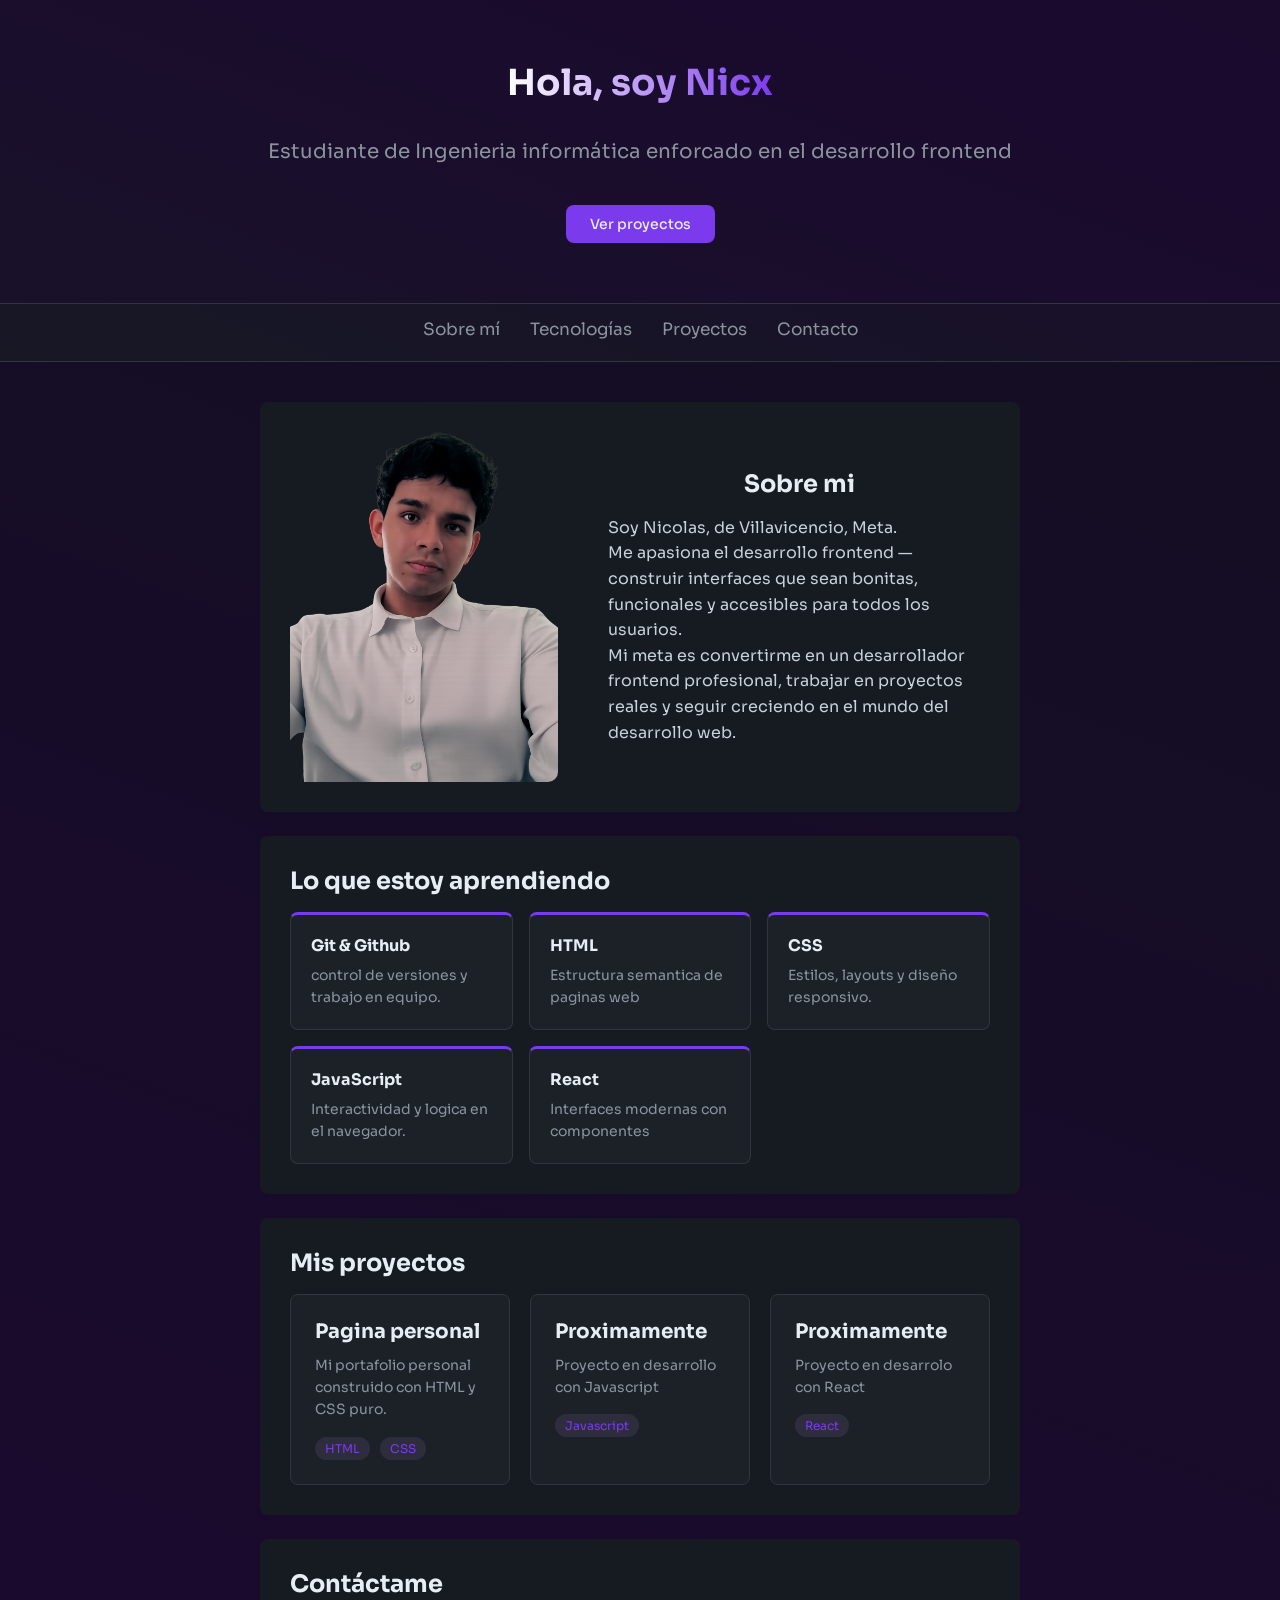
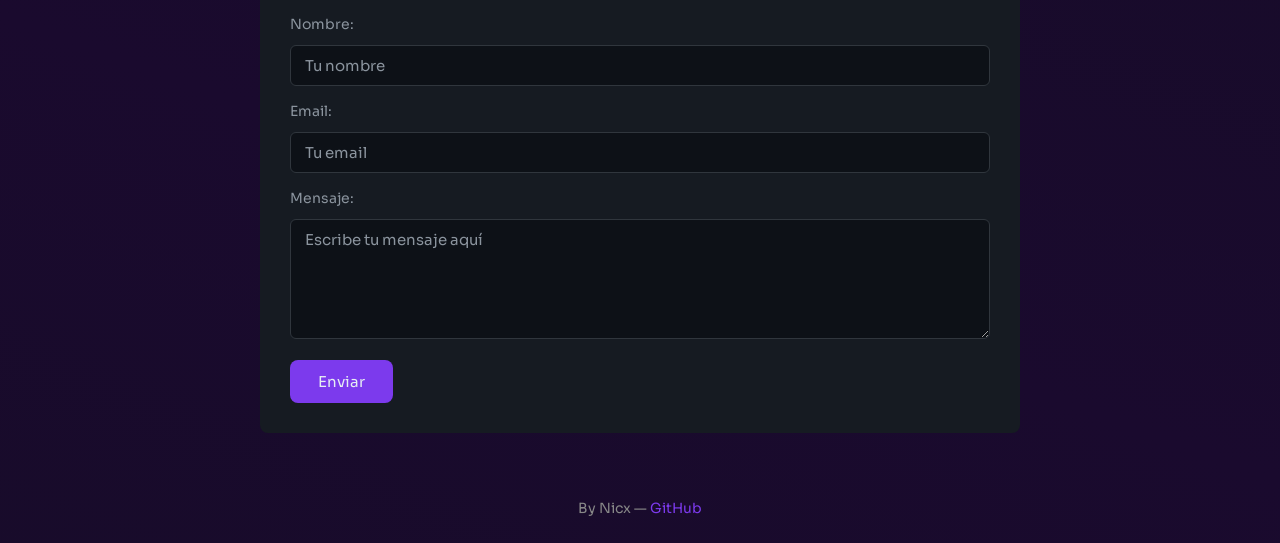
==== commit ec0171e6: "arreglo visualizacion movil" ====
--- a/index.html
+++ b/index.html
@@ -3,6 +3,7 @@
   <head>
     <meta charset="UTF-8">
     <meta name="Description" content="Página personal de Nico, estudiante de ingeniería informática aprendiendo frontend">
+    <meta content="width=device-width, initial-scale=1" name="viewport" />
     <title>Nico - Portafolio</title>
     <link rel="icon" type="image.png" href = "imagenes/Icon.png">
     <link href="https://fonts.googleapis.com/css2?family=Sora:wght@300;400;500;600&display=swap" rel="stylesheet">
@@ -32,7 +33,7 @@
           <img src="imagenes/Nicoficial2.png" alt="Foto de perfil de Nicx" class="sobre-mi-img">
           <div class="sobre-mi-texto">
             <h2>Sobre mi</h2>
-            <p>Soy Nicolas, tengo 20 años y soy de Villavicencio, Colombia.</p>
+            <p>Soy Nicolas, de Villavicencio, Meta.</p>
             <p>Me apasiona el desarrollo frontend — construir interfaces que sean bonitas, funcionales y accesibles para todos los usuarios.</p>
             <p>Mi meta es convertirme en un desarrollador frontend profesional, trabajar en proyectos reales y seguir creciendo en el mundo del desarrollo web.</p>
             </div>
--- a/styles.css
+++ b/styles.css
@@ -24,11 +24,19 @@
   padding: 0;
 }
 
+@keyframes gradiente-fondo {
+  0% { background-position: 0% 50%; }
+  50% { background-position: 100% 50%; }
+  100% { background-position: 0% 50%; }
+}
+
 body {
   font-family: var(--font-main);
   font-size: 16px;
   color: var(--color-text);
-  background: linear-gradient(200deg, #0d1117 0%, #0d1117 60%, #1a0a2e 100%);
+  background: linear-gradient(200deg, #0d1117, #1a0a2e, #0d1117, #0f1b2e);
+  background-size: 400% 400%;
+  animation: gradiente-fondo 4s ease infinite;
   min-height: 100vh;
 }
 
@@ -59,7 +67,9 @@
 }
 
 header  {
-    background-color: #161b22;
+    background: linear-gradient(200deg, #161b22, #1a0a2e, #161b22);
+    background-size: 400% 400%;
+    animation: gradiente-fondo 4s ease infinite;
     color: var(--color-white);
     padding: 60px;
     display: flex;
@@ -76,8 +86,18 @@
   gap: 12px;
 }
 
+@keyframes gradiente-texto {
+  0% { background-position: 0% 50%; }
+  50% { background-position: 50% 100%; }
+  100% { background-position: 0% 50%; }
+}
 header h1 {
-    color: var(--color-white);
+    background: linear-gradient(90deg, #ffffff, #7c3aed, #ffffff);
+    background-size: 200% auto;
+    -webkit-background-clip: text;
+    -webkit-text-fill-color: transparent;
+    background-clip: text;
+    animation: gradiente-texto 1.5s ease infinite;
     margin-bottom: 10px;
 }
 
@@ -100,10 +120,10 @@
 
 .header-desc {
   color: var(--color-text-muted);
-  font-size: 15px;
+  font-size: 20px;
   margin-top: 8px;
   margin-bottom: 24px;
-  max-width: 600px;
+  max-width: 800px;
   line-height: 1.7;
 }
 
@@ -121,7 +141,9 @@
 }
 
 nav {
-    background-color: #161b22;
+    background: linear-gradient(200deg, #161b22, #1a0a2e, #161b22);
+    background-size: 400% 400%;
+    animation: gradiente-fondo 4s ease infinite;
     padding: 15px 20px;
     position: sticky;
     top: 0;
@@ -135,8 +157,10 @@
 nav a {
     color: var(--color-text-muted);
     text-decoration: none;
-    font-size: 15px;
-    transition: color 0.3s ease;
+    font-size: 17px;
+    transition: color 0.3s ease, border-color 0.3s ease;
+    border-bottom: 2px solid transparent;
+    padding-bottom: 4px;
 }
 
 main {
@@ -245,8 +269,6 @@
 nav a:hover{
   color: var(--color-white);
   border-bottom: 2px solid var(--color-accent);
-  padding-bottom: 4px;
-  transition: all 0.3s ease;
 }
 
 button:hover {
@@ -357,19 +379,19 @@
     padding: 20px 24px;
   }
 
-  .header-imagen img {
+  .sobre-mi-img {
     width: 80px;
     height: 80px;
   }
 
-  main {
+  main { 
     max-width: 900px;
     margin: 40px auto;
     padding: 0 16px;
   }
 
   .cards-container {
-    grid-template-columns: repeat(2, 1fr);
+    grid-template-columns: repeat(2, 1fr) !important;
   }
 
   .grid-proyectos {
@@ -380,23 +402,38 @@
 /* Móvil — menos de 480px */
 @media (max-width: 480px) {
   h1 {
-    font-size: 24px;
+    font-size: 28px;
   }
 
   header {
-    padding: 16px;
-    flex-direction: column;
-    text-align: center;
-    gap: 16px;
+    padding: 40px 20px;
+  }
+
+  .header-desc {
+    font-size: 14px;
   }
 
   nav {
-    gap: 16px;
+    gap: 12px;
     font-size: 13px;
     flex-wrap: wrap;
     padding: 12px 16px;
   }
 
+  .sobre-mi-container {
+    flex-direction: column;
+    gap: 24px;
+  }
+
+  .sobre-mi-img {
+    width: 100%;
+    height: 280px;
+  }
+
+  .sobre-mi-texto h2 {
+    text-align: left;
+  }
+
   .cards-container {
     grid-template-columns: 1fr;
   }
@@ -404,4 +441,8 @@
   .grid-proyectos {
     grid-template-columns: 1fr;
   }
+
+  main {
+    padding: 0 16px;
+  }
 }
